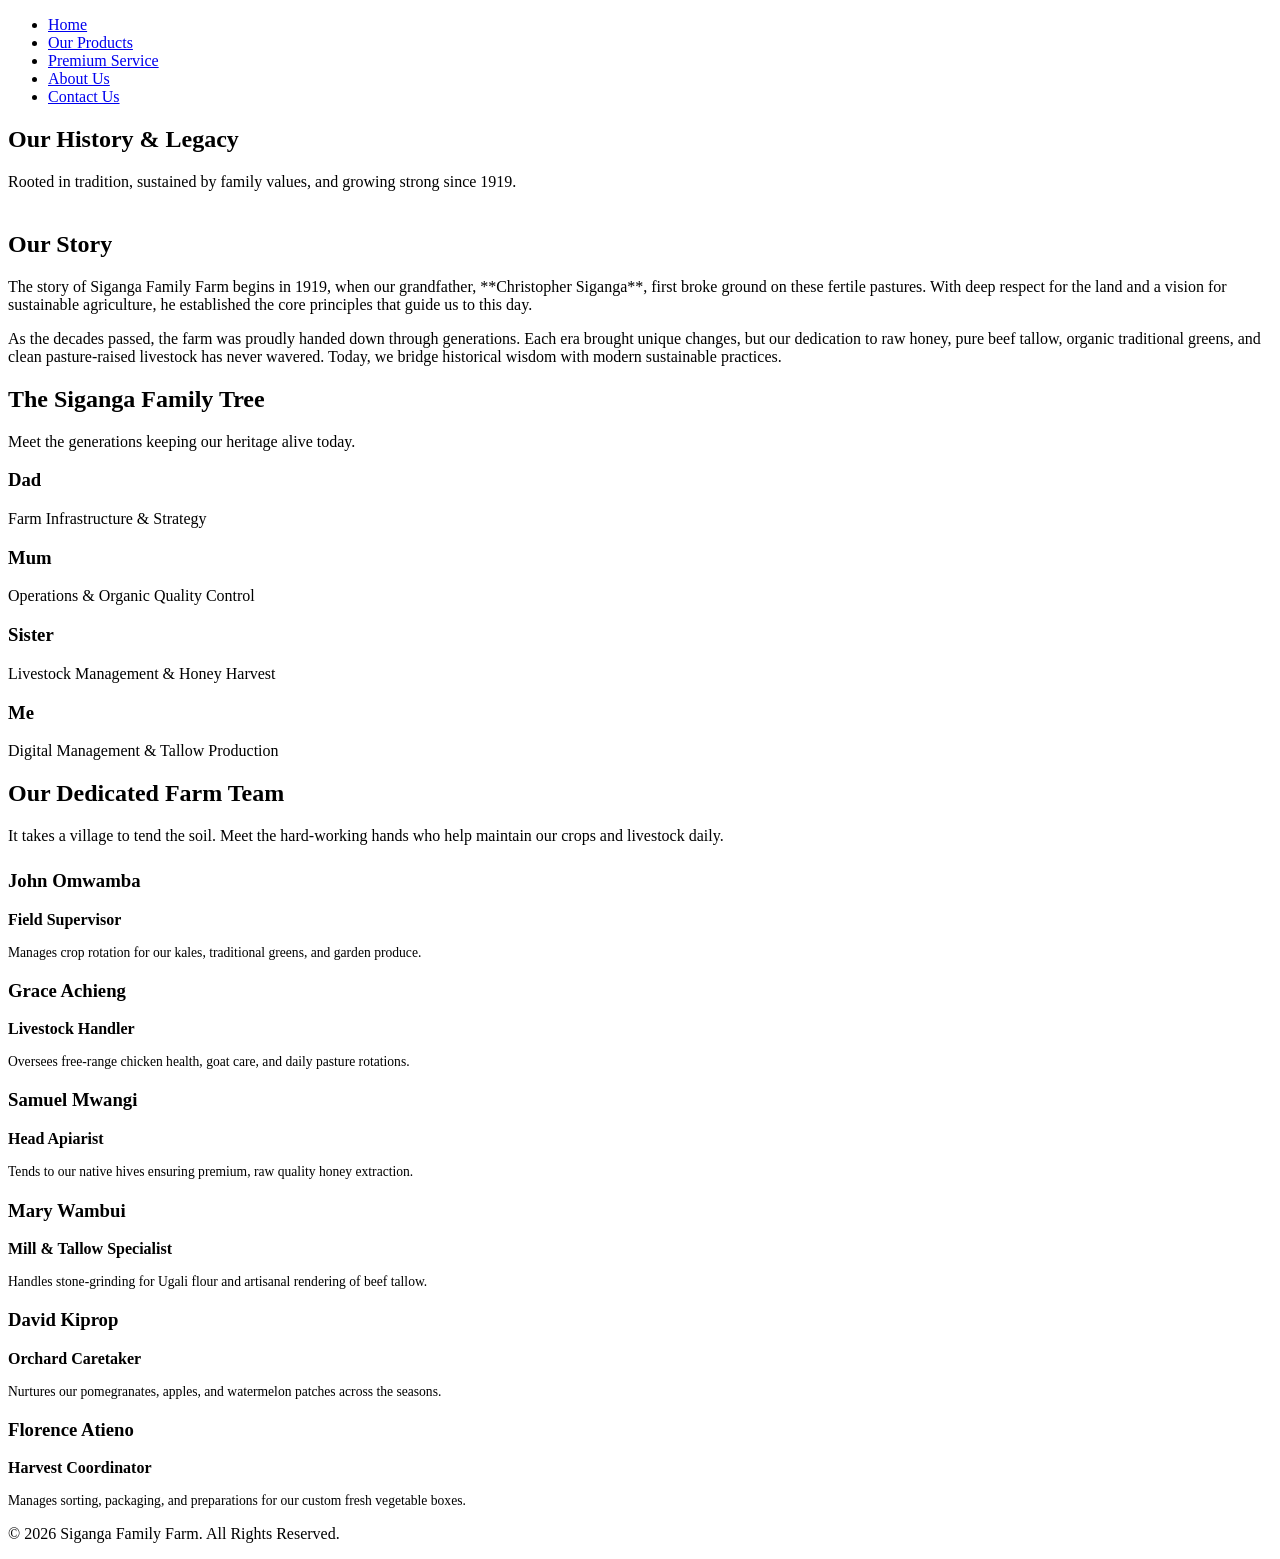
==== about.html @ 5a43a557 "All pending work" ====
<!DOCTYPE html>
<html lang="en">
<head>
    <meta charset="UTF-8">
    <meta name="viewport" content="width=device-width, initial-scale=1.0">
    <title>About Us | Siganga Family Farm</title>
    <link rel="stylesheet" href="home.css">
    <!-- this for the logo-->
    <link rel="icon" href="lulusiggy (5).png" type="image/png">
    <!-- this is for the favicon-->
    <link rel="shortcut icon" href="lulusiggy (5).png" type="image/png">
</head>
<body>
    <nav>
        <ul>
            <li><a href="home.html">Home</a></li>
            <li><a href="products.html">Our Products</a></li>
            <li><a href="premium.html">Premium Service</a></li>
            <li><a href="about.html">About Us</a></li>
            <li><a href="contact.html">Contact Us</a></li>
        </ul>
    </nav>
    <main>
        <!-- About Hero Section -->
        <section class="hero" style="margin-bottom: 40px;">
            <h1>Our History & Legacy</h1>
            <p>Rooted in tradition, sustained by family values, and growing strong since 1919.</p>
        </section>

        <!-- History Narrative Box -->
        <section class="work">
            <h2>Our Story</h2>
            <p style="margin-bottom: 15px;">
                The story of Siganga Family Farm begins in 1919, when our grandfather, **Christopher Siganga**, first broke ground on these fertile pastures. With deep respect for the land and a vision for sustainable agriculture, he established the core principles that guide us to this day.
            </p>
            <p>
                As the decades passed, the farm was proudly handed down through generations. Each era brought unique changes, but our dedication to raw honey, pure beef tallow, organic traditional greens, and clean pasture-raised livestock has never wavered. Today, we bridge historical wisdom with modern sustainable practices.
            </p>
        </section>

        <!-- Integrated Family Tree -->
        <section class="family-tree-section">
            <h2>The Siganga Family Tree</h2>
            <p class="section-intro">Meet the generations keeping our heritage alive today.</p>
            
            <div class="tree-container">
                <!-- Parents Row -->
                <div class="tree-row parents">
                    <div class="tree-node">
                        <h3>Dad</h3>
                        <p>Farm Infrastructure & Strategy</p>
                    </div>
                    <div class="tree-node">
                        <h3>Mum</h3>
                        <p>Operations & Organic Quality Control</p>
                    </div>
                </div>
                
                <!-- Connection Line Divider -->
                <div class="tree-line"></div>
                
                <!-- Children Row -->
                <div class="tree-row children">
                    <div class="tree-node">
                        <h3>Sister</h3>
                        <p>Livestock Management & Honey Harvest</p>
                    </div>
                    <div class="tree-node current-user">
                        <h3>Me</h3>
                        <p>Digital Management & Tallow Production</p>
                    </div>
                </div>
            </div>
        </section>

        <!-- Dedicated Farm Workers Section -->
        <section class="farm-livestock">
            <h2>Our Dedicated Farm Team</h2>
            <p class="section-intro" style="margin-bottom: 25px;">It takes a village to tend the soil. Meet the hard-working hands who help maintain our crops and livestock daily.</p>
            
            <!-- Re-using the flex grid system from our cards -->
            <div class="tree-row" style="gap: 20px;">
                <div class="tree-node" style="border-color: #fab839;">
                    <h3>John Omwamba</h3>
                    <p><strong>Field Supervisor</strong></p>
                    <p style="font-size: 0.85rem; margin-top: 5px;">Manages crop rotation for our kales, traditional greens, and garden produce.</p>
                </div>
                <div class="tree-node" style="border-color: #fab839;">
                    <h3>Grace Achieng</h3>
                    <p><strong>Livestock Handler</strong></p>
                    <p style="font-size: 0.85rem; margin-top: 5px;">Oversees free-range chicken health, goat care, and daily pasture rotations.</p>
                </div>
                <div class="tree-node" style="border-color: #fab839;">
                    <h3>Samuel Mwangi</h3>
                    <p><strong>Head Apiarist</strong></p>
                    <p style="font-size: 0.85rem; margin-top: 5px;">Tends to our native hives ensuring premium, raw quality honey extraction.</p>
                </div>
            </div>
            
            <div class="tree-row" style="gap: 20px; margin-top: 20px;">
                <div class="tree-node" style="border-color: #fab839;">
                    <h3>Mary Wambui</h3>
                    <p><strong>Mill & Tallow Specialist</strong></p>
                    <p style="font-size: 0.85rem; margin-top: 5px;">Handles stone-grinding for Ugali flour and artisanal rendering of beef tallow.</p>
                </div>
                <div class="tree-node" style="border-color: #fab839;">
                    <h3>David Kiprop</h3>
                    <p><strong>Orchard Caretaker</strong></p>
                    <p style="font-size: 0.85rem; margin-top: 5px;">Nurtures our pomegranates, apples, and watermelon patches across the seasons.</p>
                </div>
                <div class="tree-node" style="border-color: #fab839;">
                    <h3>Florence Atieno</h3>
                    <p><strong>Harvest Coordinator</strong></p>
                    <p style="font-size: 0.85rem; margin-top: 5px;">Manages sorting, packaging, and preparations for our custom fresh vegetable boxes.</p>
                </div>
            </div>
        </section>
    </main>
    <footer>
        <p>&copy; 2026 Siganga Family Farm. All Rights Reserved.</p>
    </footer>
</body>
</html>
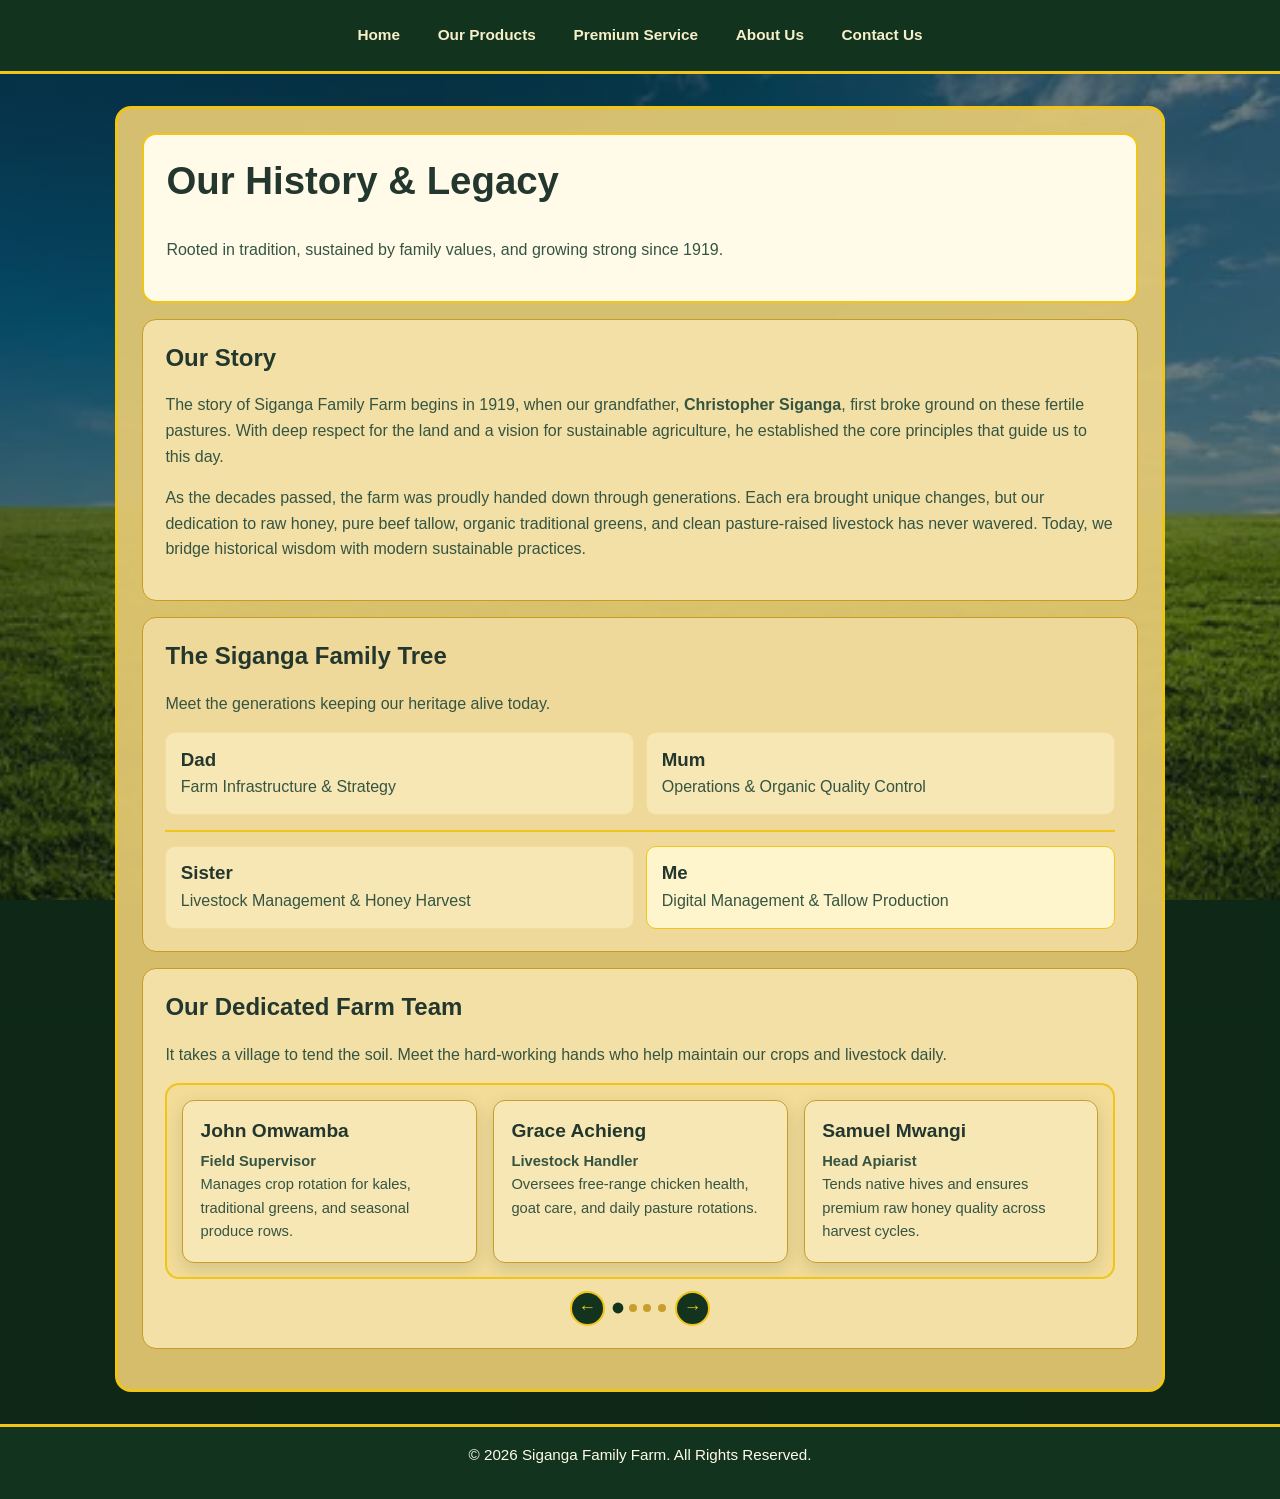
==== commit 61f51feb: "CSS LAb" ====
--- a/about.html
+++ b/about.html
@@ -4,13 +4,12 @@
     <meta charset="UTF-8">
     <meta name="viewport" content="width=device-width, initial-scale=1.0">
     <title>About Us | Siganga Family Farm</title>
-    <link rel="stylesheet" href="home.css">
-    <!-- this for the logo-->
+    <link rel="stylesheet" href="home.css?v=7">
     <link rel="icon" href="lulusiggy (5).png" type="image/png">
-    <!-- this is for the favicon-->
     <link rel="shortcut icon" href="lulusiggy (5).png" type="image/png">
 </head>
-<body>
+<body class="about-page">
+
     <nav>
         <ul>
             <li><a href="home.html">Home</a></li>
@@ -20,104 +19,112 @@
             <li><a href="contact.html">Contact Us</a></li>
         </ul>
     </nav>
+
     <main>
+
         <!-- About Hero Section -->
-        <section class="hero" style="margin-bottom: 40px;">
-            <h1>Our History & Legacy</h1>
+        <section class="hero">
+            <h1>Our History &amp; Legacy</h1>
             <p>Rooted in tradition, sustained by family values, and growing strong since 1919.</p>
         </section>
 
-        <!-- History Narrative Box -->
+        <!-- History Narrative -->
         <section class="work">
             <h2>Our Story</h2>
-            <p style="margin-bottom: 15px;">
-                The story of Siganga Family Farm begins in 1919, when our grandfather, **Christopher Siganga**, first broke ground on these fertile pastures. With deep respect for the land and a vision for sustainable agriculture, he established the core principles that guide us to this day.
+            <p>
+                The story of Siganga Family Farm begins in 1919, when our grandfather, <strong>Christopher Siganga</strong>, first broke ground on these fertile pastures. With deep respect for the land and a vision for sustainable agriculture, he established the core principles that guide us to this day.
             </p>
             <p>
                 As the decades passed, the farm was proudly handed down through generations. Each era brought unique changes, but our dedication to raw honey, pure beef tallow, organic traditional greens, and clean pasture-raised livestock has never wavered. Today, we bridge historical wisdom with modern sustainable practices.
             </p>
         </section>
 
-        <!-- Integrated Family Tree -->
+        <!-- Family Tree -->
         <section class="family-tree-section">
             <h2>The Siganga Family Tree</h2>
             <p class="section-intro">Meet the generations keeping our heritage alive today.</p>
-            
+
             <div class="tree-container">
-                <!-- Parents Row -->
                 <div class="tree-row parents">
                     <div class="tree-node">
                         <h3>Dad</h3>
-                        <p>Farm Infrastructure & Strategy</p>
+                        <p>Farm Infrastructure &amp; Strategy</p>
                     </div>
                     <div class="tree-node">
                         <h3>Mum</h3>
-                        <p>Operations & Organic Quality Control</p>
+                        <p>Operations &amp; Organic Quality Control</p>
                     </div>
                 </div>
-                
-                <!-- Connection Line Divider -->
+
                 <div class="tree-line"></div>
-                
-                <!-- Children Row -->
+
                 <div class="tree-row children">
                     <div class="tree-node">
                         <h3>Sister</h3>
-                        <p>Livestock Management & Honey Harvest</p>
+                        <p>Livestock Management &amp; Honey Harvest</p>
                     </div>
                     <div class="tree-node current-user">
                         <h3>Me</h3>
-                        <p>Digital Management & Tallow Production</p>
+                        <p>Digital Management &amp; Tallow Production</p>
                     </div>
                 </div>
             </div>
         </section>
 
-        <!-- Dedicated Farm Workers Section -->
+        <!-- Farm Team Slideshow -->
         <section class="farm-livestock">
             <h2>Our Dedicated Farm Team</h2>
-            <p class="section-intro" style="margin-bottom: 25px;">It takes a village to tend the soil. Meet the hard-working hands who help maintain our crops and livestock daily.</p>
-            
-            <!-- Re-using the flex grid system from our cards -->
-            <div class="tree-row" style="gap: 20px;">
-                <div class="tree-node" style="border-color: #fab839;">
-                    <h3>John Omwamba</h3>
-                    <p><strong>Field Supervisor</strong></p>
-                    <p style="font-size: 0.85rem; margin-top: 5px;">Manages crop rotation for our kales, traditional greens, and garden produce.</p>
+            <p class="section-intro">It takes a village to tend the soil. Meet the hard-working hands who help maintain our crops and livestock daily.</p>
+
+            <div class="slideshow-wrapper">
+                <div class="slideshow" aria-label="Dedicated farm team slideshow">
+                    <div class="slideshow-track">
+                        <article class="slide-card">
+                            <h3>John Omwamba</h3>
+                            <p><strong>Field Supervisor</strong></p>
+                            <p>Manages crop rotation for kales, traditional greens, and seasonal produce rows.</p>
+                        </article>
+                        <article class="slide-card">
+                            <h3>Grace Achieng</h3>
+                            <p><strong>Livestock Handler</strong></p>
+                            <p>Oversees free-range chicken health, goat care, and daily pasture rotations.</p>
+                        </article>
+                        <article class="slide-card">
+                            <h3>Samuel Mwangi</h3>
+                            <p><strong>Head Apiarist</strong></p>
+                            <p>Tends native hives and ensures premium raw honey quality across harvest cycles.</p>
+                        </article>
+                        <article class="slide-card">
+                            <h3>Mary Wambui</h3>
+                            <p><strong>Mill &amp; Tallow Specialist</strong></p>
+                            <p>Handles stone-grinding for Ugali flour and artisanal rendering of pure beef tallow.</p>
+                        </article>
+                        <article class="slide-card">
+                            <h3>David Kiprop</h3>
+                            <p><strong>Orchard Caretaker</strong></p>
+                            <p>Nurtures pomegranates, apples, and watermelon patches through changing seasons.</p>
+                        </article>
+                        <article class="slide-card">
+                            <h3>Florence Atieno</h3>
+                            <p><strong>Harvest Coordinator</strong></p>
+                            <p>Manages sorting, packaging, and prep for custom fresh vegetable boxes.</p>
+                        </article>
+                    </div>
                 </div>
-                <div class="tree-node" style="border-color: #fab839;">
-                    <h3>Grace Achieng</h3>
-                    <p><strong>Livestock Handler</strong></p>
-                    <p style="font-size: 0.85rem; margin-top: 5px;">Oversees free-range chicken health, goat care, and daily pasture rotations.</p>
-                </div>
-                <div class="tree-node" style="border-color: #fab839;">
-                    <h3>Samuel Mwangi</h3>
-                    <p><strong>Head Apiarist</strong></p>
-                    <p style="font-size: 0.85rem; margin-top: 5px;">Tends to our native hives ensuring premium, raw quality honey extraction.</p>
-                </div>
-            </div>
-            
-            <div class="tree-row" style="gap: 20px; margin-top: 20px;">
-                <div class="tree-node" style="border-color: #fab839;">
-                    <h3>Mary Wambui</h3>
-                    <p><strong>Mill & Tallow Specialist</strong></p>
-                    <p style="font-size: 0.85rem; margin-top: 5px;">Handles stone-grinding for Ugali flour and artisanal rendering of beef tallow.</p>
-                </div>
-                <div class="tree-node" style="border-color: #fab839;">
-                    <h3>David Kiprop</h3>
-                    <p><strong>Orchard Caretaker</strong></p>
-                    <p style="font-size: 0.85rem; margin-top: 5px;">Nurtures our pomegranates, apples, and watermelon patches across the seasons.</p>
-                </div>
-                <div class="tree-node" style="border-color: #fab839;">
-                    <h3>Florence Atieno</h3>
-                    <p><strong>Harvest Coordinator</strong></p>
-                    <p style="font-size: 0.85rem; margin-top: 5px;">Manages sorting, packaging, and preparations for our custom fresh vegetable boxes.</p>
+                <div class="slideshow-controls">
+                    <button class="slide-btn slide-prev" aria-label="Previous">&#8592;</button>
+                    <div class="slide-dots"></div>
+                    <button class="slide-btn slide-next" aria-label="Next">&#8594;</button>
                 </div>
             </div>
         </section>
+
     </main>
+
     <footer>
         <p>&copy; 2026 Siganga Family Farm. All Rights Reserved.</p>
     </footer>
+
+    <script src="slideshow.js"></script>
 </body>
-</html>+</html>
--- a/home.css
+++ b/home.css
@@ -0,0 +1,509 @@
+:root {
+    --bg: #12341f;
+    --surface: #efd99a;
+    --surface-muted: #f6e7b4;
+    --text: #163422;
+    --muted: #355442;
+    --line: #d9b337;
+    --brand: #12341f;
+    --brand-soft: #1e4a2d;
+    --accent: #f0c419;
+}
+
+* {
+    box-sizing: border-box;
+}
+
+body {
+    margin: 0;
+    font-family: "Trebuchet MS", "Segoe UI", sans-serif;
+    color: var(--text);
+    background:
+        linear-gradient(rgba(10, 28, 16, 0.52), rgba(10, 28, 16, 0.52)),
+        url('grass-background.webp') center center / cover fixed no-repeat;
+    background-color: var(--bg);
+    line-height: 1.6;
+    min-height: 100vh;
+}
+
+nav {
+    position: sticky;
+    top: 0;
+    z-index: 10;
+    background: var(--brand);
+    border-bottom: 3px solid var(--accent);
+}
+
+nav ul {
+    list-style: none;
+    margin: 0;
+    padding: 1rem;
+    display: flex;
+    justify-content: center;
+    flex-wrap: wrap;
+    gap: 0.75rem;
+}
+
+nav a {
+    display: inline-block;
+    text-decoration: none;
+    color: #f8efc9;
+    font-weight: 700;
+    font-size: 0.96rem;
+    padding: 0.45rem 0.8rem;
+    border-radius: 999px;
+    transition: background-color 0.2s ease, color 0.2s ease;
+}
+
+nav a:hover,
+nav a:focus-visible {
+    background: var(--accent);
+    color: #1f3a27;
+}
+
+main {
+    max-width: 1050px;
+    margin: 2rem auto;
+    padding: clamp(1rem, 2vw, 1.5rem);
+    background: rgba(230, 202, 116, 0.93);
+    border: 3px solid var(--accent);
+    border-radius: 16px;
+    backdrop-filter: blur(2px);
+}
+
+section,
+header {
+    background: var(--surface);
+    border: 1px solid #c79c25;
+    border-radius: 14px;
+    padding: clamp(1rem, 2vw, 1.4rem);
+    margin-bottom: 1rem;
+}
+
+section:nth-of-type(even),
+main > header {
+    background: #f3e0a6;
+}
+
+h1,
+h2,
+h3 {
+    margin-top: 0;
+    color: #23372e;
+    line-height: 1.25;
+}
+
+h1 {
+    font-size: clamp(1.7rem, 3vw, 2.4rem);
+}
+
+h2 {
+    font-size: clamp(1.2rem, 2vw, 1.5rem);
+}
+
+p {
+    margin-top: 0;
+    color: var(--muted);
+}
+
+main > .hero,
+.premium-hero {
+    background: #fffbe8;
+    border: 2px solid var(--accent);
+}
+
+.cta-btn,
+.submit-btn,
+button[type="submit"] {
+    appearance: none;
+    border: 0;
+    display: inline-block;
+    background: var(--accent);
+    color: #173324;
+    text-decoration: none;
+    font-weight: 700;
+    font-size: 0.95rem;
+    padding: 0.72rem 1rem;
+    border-radius: 9px;
+    cursor: pointer;
+    transition: background-color 0.2s ease, transform 0.2s ease;
+}
+
+.cta-btn:hover,
+.submit-btn:hover,
+button[type="submit"]:hover {
+    background: #e3b400;
+    transform: translateY(-1px);
+}
+
+hr {
+    border: 0;
+    border-top: 2px solid var(--accent);
+    margin: 0.5rem 0 1rem;
+}
+
+main > section > ul {
+    list-style: none;
+    padding: 0;
+    margin: 0;
+    display: grid;
+    grid-template-columns: repeat(auto-fit, minmax(220px, 1fr));
+    gap: 0.7rem;
+}
+
+main > section > ul li {
+    background: var(--surface-muted);
+    border: 1px solid #f0dd9c;
+    border-radius: 10px;
+    padding: 0.8rem;
+}
+
+main > section > ul li p {
+    margin-bottom: 0;
+}
+
+.section-intro {
+    margin-bottom: 1rem;
+}
+
+.tree-container {
+    display: grid;
+    gap: 0.9rem;
+}
+
+.tree-row {
+    display: grid;
+    grid-template-columns: repeat(auto-fit, minmax(200px, 1fr));
+    gap: 0.8rem;
+}
+
+.tree-line {
+    height: 2px;
+    background: var(--accent);
+}
+
+.tree-node {
+    border: 1px solid #f0dd9c;
+    padding: 0.9rem;
+    border-radius: 10px;
+    background: var(--surface-muted);
+    text-align: left;
+}
+
+.tree-node h3 {
+    margin-bottom: 0.2rem;
+}
+
+.tree-node p {
+    margin-bottom: 0;
+}
+
+.current-user {
+    border-color: var(--accent);
+    background: #fff5cc;
+}
+
+.premium-grid {
+    display: grid;
+    grid-template-columns: repeat(auto-fit, minmax(220px, 1fr));
+    gap: 0.8rem;
+}
+
+.premium-card {
+    border: 1px solid #f0dd9c;
+    background: var(--surface-muted);
+    border-radius: 12px;
+    padding: 1rem;
+}
+
+.elite-card {
+    border-color: var(--accent);
+    background: #fff5cc;
+}
+
+.tier-badge {
+    display: inline-block;
+    margin-bottom: 0.7rem;
+    padding: 0.25rem 0.55rem;
+    border-radius: 999px;
+    font-size: 0.78rem;
+    font-weight: 700;
+    color: #173324;
+    background: #f4da7a;
+}
+
+.elite-badge {
+    color: #5a4400;
+    background: var(--accent);
+}
+
+.slideshow-wrapper {
+    position: relative;
+}
+
+.slideshow {
+    overflow: hidden;
+    border: 2px solid var(--accent);
+    border-radius: 14px;
+    background: #f3dc98;
+    padding: 0.9rem;
+}
+
+.slideshow-track {
+    display: flex;
+    gap: 1rem;
+    transition: transform 0.55s ease;
+    will-change: transform;
+}
+
+.slide-card {
+    flex: 0 0 calc((100% - 2rem) / 3);
+    background: var(--surface-muted);
+    border: 1px solid #c89d2c;
+    border-radius: 12px;
+    padding: 1.1rem;
+    min-height: 160px;
+    opacity: 0.78;
+    transition: opacity 0.3s ease, box-shadow 0.3s ease;
+}
+
+.slide-card.is-active {
+    opacity: 1;
+    box-shadow: 0 6px 18px rgba(22, 52, 34, 0.15);
+}
+
+.slide-card h3 {
+    margin-bottom: 0.45rem;
+    font-size: clamp(1rem, 1.6vw, 1.2rem);
+}
+
+.slide-card p {
+    margin-bottom: 0;
+    line-height: 1.6;
+    font-size: 0.92rem;
+}
+
+.slideshow-controls {
+    display: flex;
+    justify-content: center;
+    align-items: center;
+    gap: 0.6rem;
+    margin-top: 0.75rem;
+}
+
+.slide-btn {
+    appearance: none;
+    border: 2px solid var(--accent);
+    background: var(--brand);
+    color: var(--accent);
+    font-size: 1.1rem;
+    width: 2.2rem;
+    height: 2.2rem;
+    border-radius: 50%;
+    cursor: pointer;
+    display: flex;
+    align-items: center;
+    justify-content: center;
+    transition: background 0.2s ease;
+    line-height: 1;
+    padding: 0;
+}
+
+.slide-btn:hover {
+    background: var(--accent);
+    color: var(--brand);
+}
+
+.slide-dots {
+    display: flex;
+    gap: 0.4rem;
+}
+
+.slide-dot {
+    width: 8px;
+    height: 8px;
+    border-radius: 50%;
+    background: #c89d2c;
+    border: none;
+    cursor: pointer;
+    padding: 0;
+    transition: background 0.2s ease, transform 0.2s ease;
+}
+
+.slide-dot.is-active {
+    background: var(--brand);
+    transform: scale(1.35);
+}
+
+.slide-note {
+    font-size: 0.88rem;
+    color: #365744;
+    margin-bottom: 0.6rem;
+}
+
+@media (max-width: 700px) {
+    .slide-card {
+        flex: 0 0 calc((100% - 1rem) / 2);
+    }
+}
+
+@media (max-width: 440px) {
+    .slide-card {
+        flex: 0 0 100%;
+    }
+}
+
+.price {
+    color: var(--text);
+    font-weight: 700;
+}
+
+.price span {
+    color: var(--muted);
+    font-weight: 500;
+}
+
+.tier-features {
+    list-style: disc;
+    padding-left: 1.1rem;
+    margin-bottom: 0;
+}
+
+.signup-section {
+    background: var(--surface);
+}
+
+form,
+.premium-form {
+    display: grid;
+    gap: 0.8rem;
+}
+
+.form-group {
+    display: grid;
+    gap: 0.35rem;
+}
+
+label {
+    font-weight: 700;
+    color: #1b3a28;
+}
+
+input,
+select,
+textarea,
+button {
+    font: inherit;
+}
+
+input,
+select,
+textarea {
+    width: 100%;
+    padding: 0.68rem 0.75rem;
+    border-radius: 8px;
+    border: 1px solid #c79b2d;
+    background: #f8ebc1;
+    color: var(--text);
+}
+
+input:focus,
+select:focus,
+textarea:focus {
+    outline: 2px solid var(--accent);
+    outline-offset: 1px;
+    border-color: #d4ab0e;
+}
+
+footer {
+    text-align: center;
+    padding: 1rem;
+    margin-top: 0.2rem;
+    background: var(--brand);
+    border-top: 3px solid var(--accent);
+}
+
+footer p {
+    color: #fffbe8;
+    font-size: 0.95rem;
+}
+
+.contact-page .contact-hero {
+    padding: clamp(1.4rem, 3vw, 2.4rem);
+    border-width: 2px;
+}
+
+.contact-page .contact-hero h1 {
+    font-size: clamp(2rem, 4vw, 3rem);
+    margin-bottom: 0.45rem;
+}
+
+.contact-page .contact-hero p {
+    font-size: 1.06rem;
+    max-width: 68ch;
+}
+
+.contact-page .contact-details ul {
+    list-style: none;
+    padding: 0;
+    margin: 0 0 1rem;
+    display: grid;
+    grid-template-columns: repeat(auto-fit, minmax(220px, 1fr));
+    gap: 0.75rem;
+}
+
+.contact-page .contact-details li {
+    background: #f6eabf;
+    border: 1px solid #c89f2f;
+    border-radius: 10px;
+    padding: 0.8rem;
+}
+
+.contact-page .contact-form-card {
+    padding: clamp(1.3rem, 3vw, 2.2rem);
+    border-width: 2px;
+    background: #f8e7ad;
+}
+
+.contact-page .contact-form-card h2 {
+    font-size: clamp(1.5rem, 2.8vw, 2rem);
+    margin-bottom: 0.9rem;
+}
+
+.contact-page .contact-form {
+    gap: 1rem;
+}
+
+.contact-page .contact-form p {
+    margin: 0;
+}
+
+.contact-page .contact-form label {
+    font-size: 1rem;
+}
+
+.contact-page .contact-form input,
+.contact-page .contact-form select,
+.contact-page .contact-form textarea {
+    padding: 0.88rem 0.9rem;
+    border-width: 2px;
+}
+
+.contact-page .contact-form textarea {
+    min-height: 170px;
+}
+
+.contact-page .contact-form button {
+    padding: 0.85rem 1.35rem;
+    font-size: 1rem;
+}
+
+@media (max-width: 640px) {
+    main {
+        margin-top: 1rem;
+    }
+
+    nav ul {
+        justify-content: flex-start;
+    }
+}
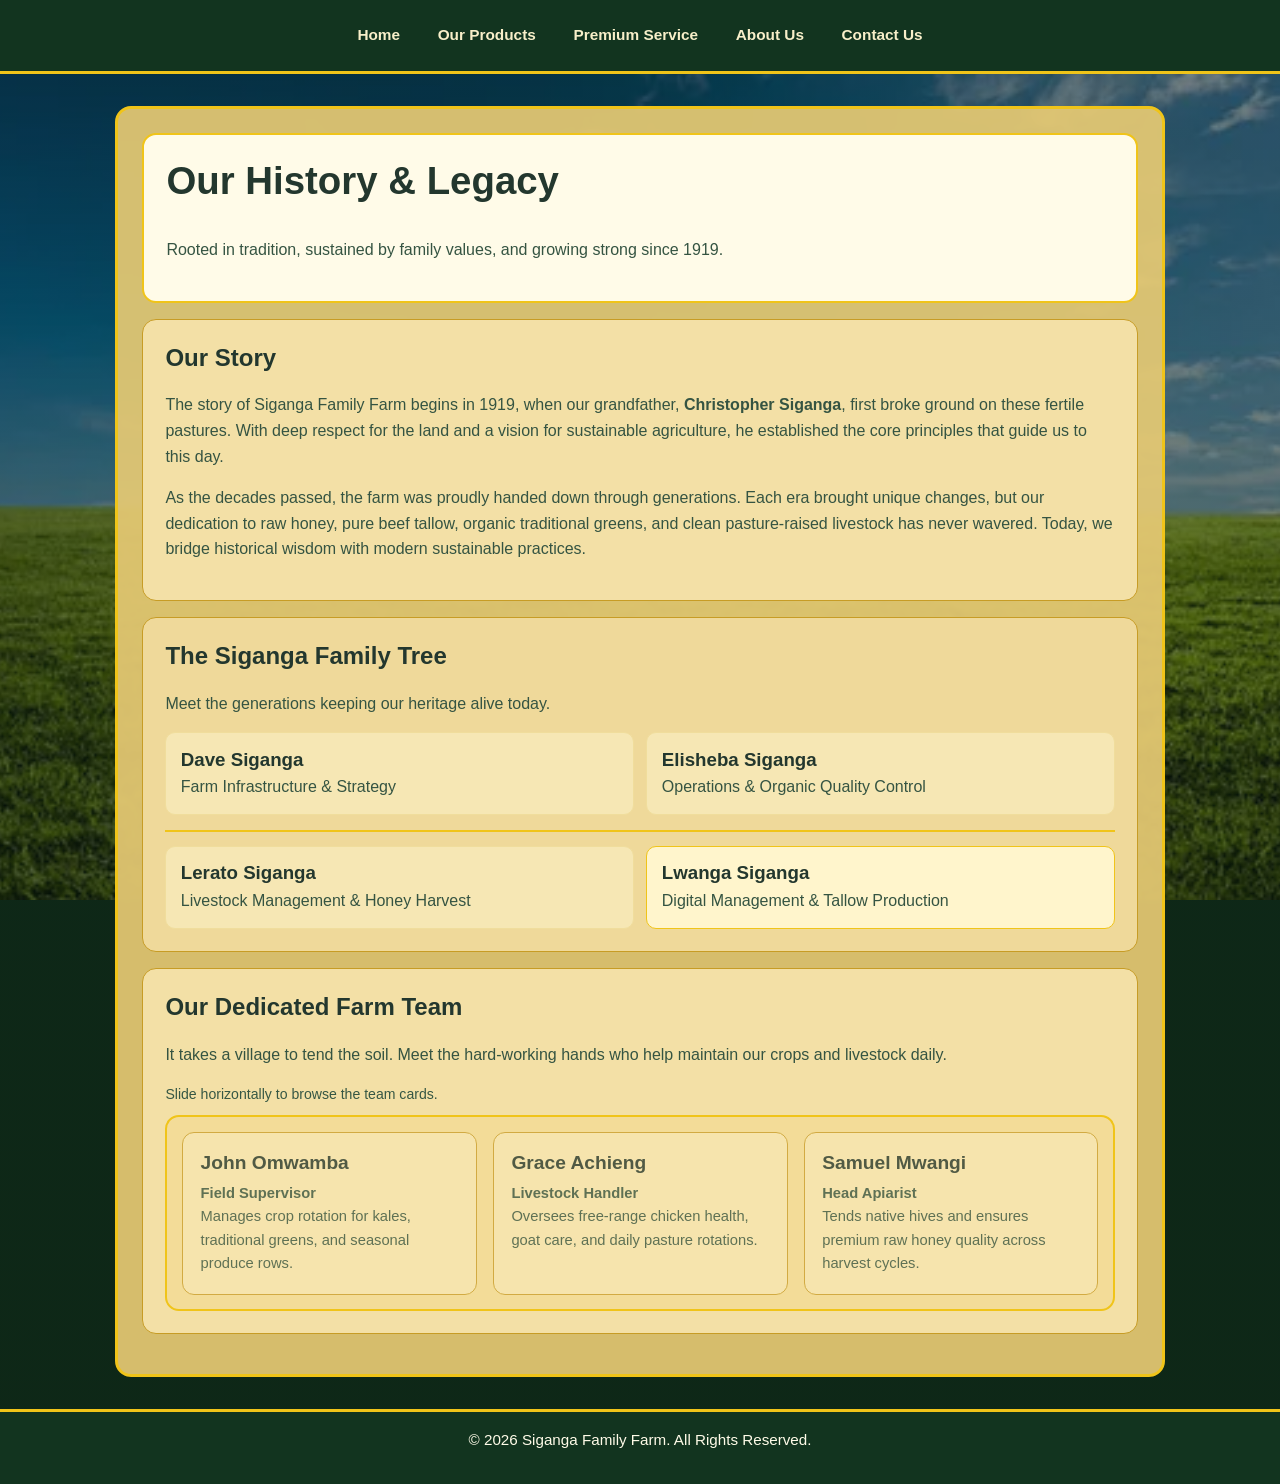
==== commit 2d99e2c9: "1 more" ====
--- a/about.html
+++ b/about.html
@@ -4,12 +4,13 @@
     <meta charset="UTF-8">
     <meta name="viewport" content="width=device-width, initial-scale=1.0">
     <title>About Us | Siganga Family Farm</title>
-    <link rel="stylesheet" href="home.css?v=7">
+    <link rel="stylesheet" href="home.css?v=6">
+    <!-- this for the logo-->
     <link rel="icon" href="lulusiggy (5).png" type="image/png">
+    <!-- this is for the favicon-->
     <link rel="shortcut icon" href="lulusiggy (5).png" type="image/png">
 </head>
-<body class="about-page">
-
+<body>
     <nav>
         <ul>
             <li><a href="home.html">Home</a></li>
@@ -19,16 +20,14 @@
             <li><a href="contact.html">Contact Us</a></li>
         </ul>
     </nav>
-
     <main>
-
         <!-- About Hero Section -->
         <section class="hero">
-            <h1>Our History &amp; Legacy</h1>
+            <h1>Our History & Legacy</h1>
             <p>Rooted in tradition, sustained by family values, and growing strong since 1919.</p>
         </section>
 
-        <!-- History Narrative -->
+        <!-- History Narrative Box -->
         <section class="work">
             <h2>Our Story</h2>
             <p>
@@ -39,92 +38,86 @@
             </p>
         </section>
 
-        <!-- Family Tree -->
+        <!-- Integrated Family Tree -->
         <section class="family-tree-section">
             <h2>The Siganga Family Tree</h2>
             <p class="section-intro">Meet the generations keeping our heritage alive today.</p>
-
+            
             <div class="tree-container">
+                <!-- Parents Row -->
                 <div class="tree-row parents">
                     <div class="tree-node">
-                        <h3>Dad</h3>
-                        <p>Farm Infrastructure &amp; Strategy</p>
+                        <h3>Dave Siganga</h3>
+                        <p>Farm Infrastructure & Strategy</p>
                     </div>
                     <div class="tree-node">
-                        <h3>Mum</h3>
-                        <p>Operations &amp; Organic Quality Control</p>
+                        <h3>Elisheba Siganga</h3>
+                        <p>Operations & Organic Quality Control</p>
                     </div>
                 </div>
-
+                
+                <!-- Connection Line Divider -->
                 <div class="tree-line"></div>
-
+                
+                <!-- Children Row -->
                 <div class="tree-row children">
                     <div class="tree-node">
-                        <h3>Sister</h3>
-                        <p>Livestock Management &amp; Honey Harvest</p>
+                        <h3>Lerato Siganga</h3>
+                        <p>Livestock Management & Honey Harvest</p>
                     </div>
                     <div class="tree-node current-user">
-                        <h3>Me</h3>
-                        <p>Digital Management &amp; Tallow Production</p>
+                        <h3>Lwanga Siganga</h3>
+                        <p>Digital Management & Tallow Production</p>
                     </div>
                 </div>
             </div>
         </section>
 
-        <!-- Farm Team Slideshow -->
+        <!-- Dedicated Farm Workers Section -->
         <section class="farm-livestock">
             <h2>Our Dedicated Farm Team</h2>
             <p class="section-intro">It takes a village to tend the soil. Meet the hard-working hands who help maintain our crops and livestock daily.</p>
 
-            <div class="slideshow-wrapper">
-                <div class="slideshow" aria-label="Dedicated farm team slideshow">
-                    <div class="slideshow-track">
-                        <article class="slide-card">
-                            <h3>John Omwamba</h3>
-                            <p><strong>Field Supervisor</strong></p>
-                            <p>Manages crop rotation for kales, traditional greens, and seasonal produce rows.</p>
-                        </article>
-                        <article class="slide-card">
-                            <h3>Grace Achieng</h3>
-                            <p><strong>Livestock Handler</strong></p>
-                            <p>Oversees free-range chicken health, goat care, and daily pasture rotations.</p>
-                        </article>
-                        <article class="slide-card">
-                            <h3>Samuel Mwangi</h3>
-                            <p><strong>Head Apiarist</strong></p>
-                            <p>Tends native hives and ensures premium raw honey quality across harvest cycles.</p>
-                        </article>
-                        <article class="slide-card">
-                            <h3>Mary Wambui</h3>
-                            <p><strong>Mill &amp; Tallow Specialist</strong></p>
-                            <p>Handles stone-grinding for Ugali flour and artisanal rendering of pure beef tallow.</p>
-                        </article>
-                        <article class="slide-card">
-                            <h3>David Kiprop</h3>
-                            <p><strong>Orchard Caretaker</strong></p>
-                            <p>Nurtures pomegranates, apples, and watermelon patches through changing seasons.</p>
-                        </article>
-                        <article class="slide-card">
-                            <h3>Florence Atieno</h3>
-                            <p><strong>Harvest Coordinator</strong></p>
-                            <p>Manages sorting, packaging, and prep for custom fresh vegetable boxes.</p>
-                        </article>
-                    </div>
-                </div>
-                <div class="slideshow-controls">
-                    <button class="slide-btn slide-prev" aria-label="Previous">&#8592;</button>
-                    <div class="slide-dots"></div>
-                    <button class="slide-btn slide-next" aria-label="Next">&#8594;</button>
+            <p class="slide-note">Slide horizontally to browse the team cards.</p>
+            <div class="slideshow" aria-label="Dedicated farm team slideshow">
+                <div class="slideshow-track">
+                    <article class="slide-card">
+                        <h3>John Omwamba</h3>
+                        <p><strong>Field Supervisor</strong></p>
+                        <p>Manages crop rotation for kales, traditional greens, and seasonal produce rows.</p>
+                    </article>
+                    <article class="slide-card">
+                        <h3>Grace Achieng</h3>
+                        <p><strong>Livestock Handler</strong></p>
+                        <p>Oversees free-range chicken health, goat care, and daily pasture rotations.</p>
+                    </article>
+                    <article class="slide-card">
+                        <h3>Samuel Mwangi</h3>
+                        <p><strong>Head Apiarist</strong></p>
+                        <p>Tends native hives and ensures premium raw honey quality across harvest cycles.</p>
+                    </article>
+                    <article class="slide-card">
+                        <h3>Mary Wambui</h3>
+                        <p><strong>Mill &amp; Tallow Specialist</strong></p>
+                        <p>Handles stone-grinding for Ugali flour and artisanal rendering of pure beef tallow.</p>
+                    </article>
+                    <article class="slide-card">
+                        <h3>David Kiprop</h3>
+                        <p><strong>Orchard Caretaker</strong></p>
+                        <p>Nurtures pomegranates, apples, and watermelon patches through changing seasons.</p>
+                    </article>
+                    <article class="slide-card">
+                        <h3>Florence Atieno</h3>
+                        <p><strong>Harvest Coordinator</strong></p>
+                        <p>Manages sorting, packaging, and prep for custom fresh vegetable boxes.</p>
+                    </article>
                 </div>
             </div>
         </section>
-
     </main>
-
     <footer>
         <p>&copy; 2026 Siganga Family Farm. All Rights Reserved.</p>
     </footer>
-
     <script src="slideshow.js"></script>
 </body>
-</html>
+</html>
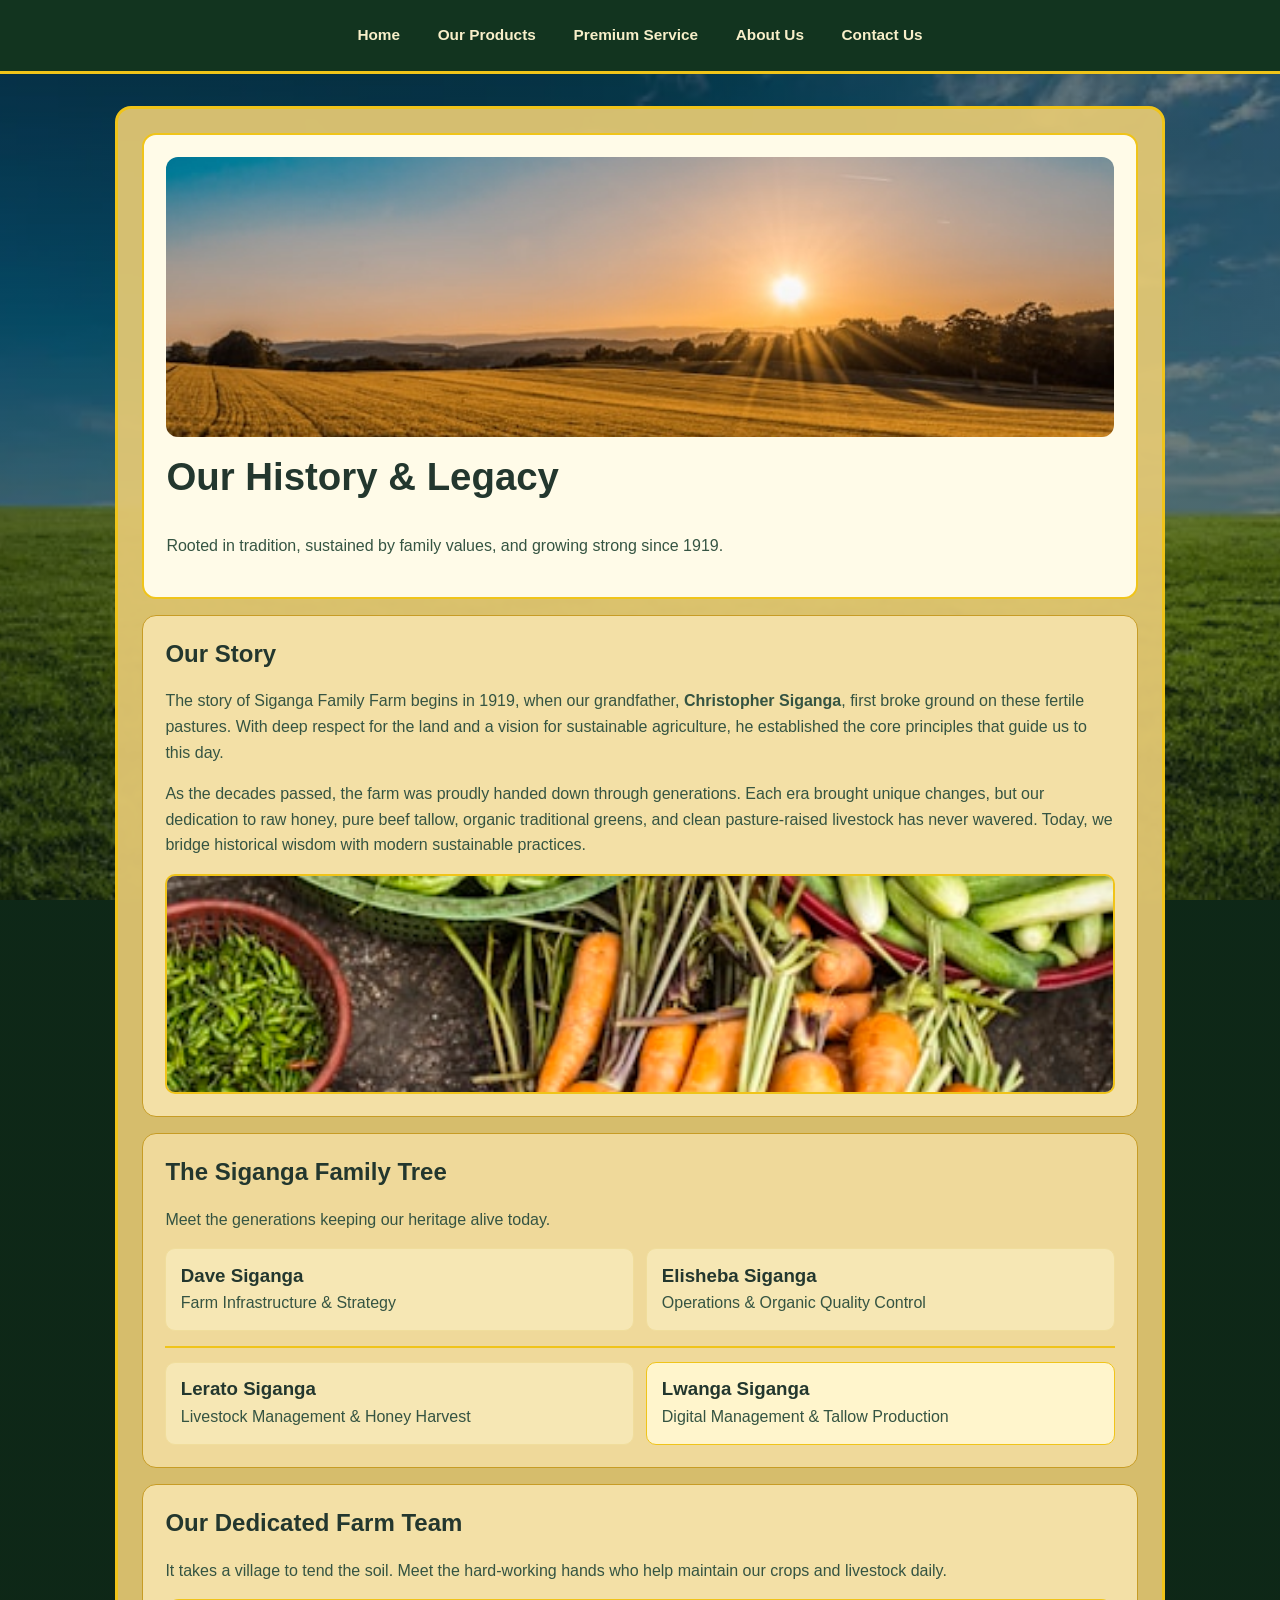
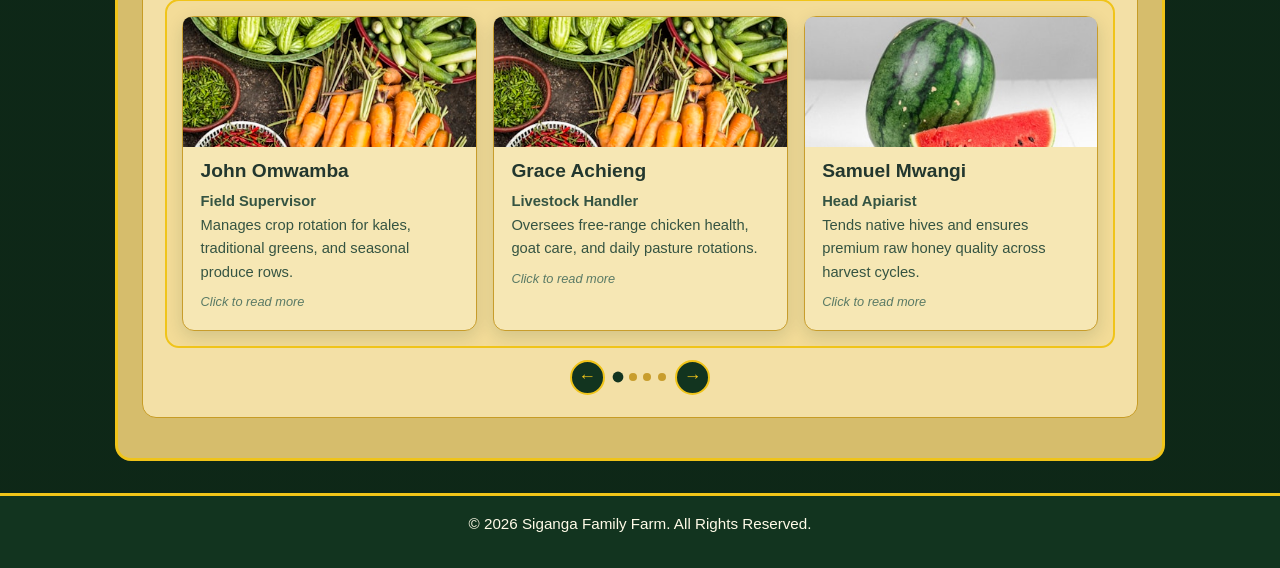
==== commit 6e3318fb: "Chnges to css schema and additional java script initial additions" ====
--- a/about.html
+++ b/about.html
@@ -4,13 +4,12 @@
     <meta charset="UTF-8">
     <meta name="viewport" content="width=device-width, initial-scale=1.0">
     <title>About Us | Siganga Family Farm</title>
-    <link rel="stylesheet" href="home.css?v=6">
-    <!-- this for the logo-->
+    <link rel="stylesheet" href="home.css?v=8">
     <link rel="icon" href="lulusiggy (5).png" type="image/png">
-    <!-- this is for the favicon-->
     <link rel="shortcut icon" href="lulusiggy (5).png" type="image/png">
 </head>
-<body>
+<body class="about-page">
+
     <nav>
         <ul>
             <li><a href="home.html">Home</a></li>
@@ -20,14 +19,17 @@
             <li><a href="contact.html">Contact Us</a></li>
         </ul>
     </nav>
+
     <main>
-        <!-- About Hero Section -->
+
         <section class="hero">
-            <h1>Our History & Legacy</h1>
+            <div class="hero-img-wrap">
+                <img src="images/farm-story.jpg" alt="Siganga Family Farm pastures">
+            </div>
+            <h1>Our History &amp; Legacy</h1>
             <p>Rooted in tradition, sustained by family values, and growing strong since 1919.</p>
         </section>
 
-        <!-- History Narrative Box -->
         <section class="work">
             <h2>Our Story</h2>
             <p>
@@ -36,88 +38,100 @@
             <p>
                 As the decades passed, the farm was proudly handed down through generations. Each era brought unique changes, but our dedication to raw honey, pure beef tallow, organic traditional greens, and clean pasture-raised livestock has never wavered. Today, we bridge historical wisdom with modern sustainable practices.
             </p>
+            <img class="story-img" src="images/farm-team.jpg" alt="Farm fields at Siganga Family Farm">
         </section>
 
-        <!-- Integrated Family Tree -->
         <section class="family-tree-section">
             <h2>The Siganga Family Tree</h2>
             <p class="section-intro">Meet the generations keeping our heritage alive today.</p>
-            
+
             <div class="tree-container">
-                <!-- Parents Row -->
                 <div class="tree-row parents">
                     <div class="tree-node">
                         <h3>Dave Siganga</h3>
-                        <p>Farm Infrastructure & Strategy</p>
+                        <p>Farm Infrastructure &amp; Strategy</p>
                     </div>
                     <div class="tree-node">
                         <h3>Elisheba Siganga</h3>
-                        <p>Operations & Organic Quality Control</p>
+                        <p>Operations &amp; Organic Quality Control</p>
                     </div>
                 </div>
-                
-                <!-- Connection Line Divider -->
+
                 <div class="tree-line"></div>
-                
-                <!-- Children Row -->
+
                 <div class="tree-row children">
                     <div class="tree-node">
                         <h3>Lerato Siganga</h3>
-                        <p>Livestock Management & Honey Harvest</p>
+                        <p>Livestock Management &amp; Honey Harvest</p>
                     </div>
                     <div class="tree-node current-user">
                         <h3>Lwanga Siganga</h3>
-                        <p>Digital Management & Tallow Production</p>
+                        <p>Digital Management &amp; Tallow Production</p>
                     </div>
                 </div>
             </div>
         </section>
 
-        <!-- Dedicated Farm Workers Section -->
         <section class="farm-livestock">
             <h2>Our Dedicated Farm Team</h2>
             <p class="section-intro">It takes a village to tend the soil. Meet the hard-working hands who help maintain our crops and livestock daily.</p>
 
-            <p class="slide-note">Slide horizontally to browse the team cards.</p>
-            <div class="slideshow" aria-label="Dedicated farm team slideshow">
-                <div class="slideshow-track">
-                    <article class="slide-card">
-                        <h3>John Omwamba</h3>
-                        <p><strong>Field Supervisor</strong></p>
-                        <p>Manages crop rotation for kales, traditional greens, and seasonal produce rows.</p>
-                    </article>
-                    <article class="slide-card">
-                        <h3>Grace Achieng</h3>
-                        <p><strong>Livestock Handler</strong></p>
-                        <p>Oversees free-range chicken health, goat care, and daily pasture rotations.</p>
-                    </article>
-                    <article class="slide-card">
-                        <h3>Samuel Mwangi</h3>
-                        <p><strong>Head Apiarist</strong></p>
-                        <p>Tends native hives and ensures premium raw honey quality across harvest cycles.</p>
-                    </article>
-                    <article class="slide-card">
-                        <h3>Mary Wambui</h3>
-                        <p><strong>Mill &amp; Tallow Specialist</strong></p>
-                        <p>Handles stone-grinding for Ugali flour and artisanal rendering of pure beef tallow.</p>
-                    </article>
-                    <article class="slide-card">
-                        <h3>David Kiprop</h3>
-                        <p><strong>Orchard Caretaker</strong></p>
-                        <p>Nurtures pomegranates, apples, and watermelon patches through changing seasons.</p>
-                    </article>
-                    <article class="slide-card">
-                        <h3>Florence Atieno</h3>
-                        <p><strong>Harvest Coordinator</strong></p>
-                        <p>Manages sorting, packaging, and prep for custom fresh vegetable boxes.</p>
-                    </article>
+            <div class="slideshow-wrapper">
+                <div class="slideshow" aria-label="Dedicated farm team slideshow">
+                    <div class="slideshow-track">
+                        <article class="slide-card">
+                            <img class="team-avatar" src="images/farm-team.jpg" alt="John Omwamba">
+                            <h3>John Omwamba</h3>
+                            <p><strong>Field Supervisor</strong></p>
+                            <p>Manages crop rotation for kales, traditional greens, and seasonal produce rows.</p>
+                        </article>
+                        <article class="slide-card">
+                            <img class="team-avatar" src="images/farm-team.jpg" alt="Grace Achieng">
+                            <h3>Grace Achieng</h3>
+                            <p><strong>Livestock Handler</strong></p>
+                            <p>Oversees free-range chicken health, goat care, and daily pasture rotations.</p>
+                        </article>
+                        <article class="slide-card">
+                            <img class="team-avatar" src="images/honey.jpg" alt="Samuel Mwangi">
+                            <h3>Samuel Mwangi</h3>
+                            <p><strong>Head Apiarist</strong></p>
+                            <p>Tends native hives and ensures premium raw honey quality across harvest cycles.</p>
+                        </article>
+                        <article class="slide-card">
+                            <img class="team-avatar" src="images/tallow.jpg" alt="Mary Wambui">
+                            <h3>Mary Wambui</h3>
+                            <p><strong>Mill &amp; Tallow Specialist</strong></p>
+                            <p>Handles stone-grinding for Ugali flour and artisanal rendering of pure beef tallow.</p>
+                        </article>
+                        <article class="slide-card">
+                            <img class="team-avatar" src="images/apples.jpg" alt="David Kiprop">
+                            <h3>David Kiprop</h3>
+                            <p><strong>Orchard Caretaker</strong></p>
+                            <p>Nurtures pomegranates, apples, and watermelon patches through changing seasons.</p>
+                        </article>
+                        <article class="slide-card">
+                            <img class="team-avatar" src="images/kale.jpg" alt="Florence Atieno">
+                            <h3>Florence Atieno</h3>
+                            <p><strong>Harvest Coordinator</strong></p>
+                            <p>Manages sorting, packaging, and prep for custom fresh vegetable boxes.</p>
+                        </article>
+                    </div>
+                </div>
+                <div class="slideshow-controls">
+                    <button class="slide-btn slide-prev" aria-label="Previous">&#8592;</button>
+                    <div class="slide-dots"></div>
+                    <button class="slide-btn slide-next" aria-label="Next">&#8594;</button>
                 </div>
             </div>
         </section>
+
     </main>
+
     <footer>
         <p>&copy; 2026 Siganga Family Farm. All Rights Reserved.</p>
     </footer>
+
     <script src="slideshow.js"></script>
+    <script src="farm.js"></script>
 </body>
-</html>+</html>
--- a/home.css
+++ b/home.css
@@ -506,4 +506,159 @@
     nav ul {
         justify-content: flex-start;
     }
-}+}
+
+/* ── farm.js styles ── */
+
+#welcome-banner {
+    display: none;
+    background: var(--brand);
+    color: var(--accent);
+    font-weight: 700;
+    font-size: 1.05rem;
+    text-align: center;
+    padding: 0.75rem 1rem;
+    border-radius: 10px;
+    border: 2px solid var(--accent);
+    margin-bottom: 1rem;
+}
+
+.field-error {
+    display: block;
+    color: #b91c1c;
+    font-size: 0.85rem;
+    margin-top: 0.3rem;
+    font-weight: 600;
+}
+
+.input-error {
+    border-color: #b91c1c !important;
+    outline: 2px solid #b91c1c !important;
+}
+
+.form-success {
+    margin-top: 1rem;
+    padding: 0.85rem 1rem;
+    background: #d1fae5;
+    border: 2px solid #059669;
+    border-radius: 10px;
+    color: #065f46;
+    font-weight: 700;
+    font-size: 1rem;
+}
+
+#fact-btn {
+    margin-top: 0.75rem;
+}
+
+#fact-display {
+    display: none;
+    margin-top: 0.75rem;
+    padding: 0.8rem 1rem;
+    background: #fff8dc;
+    border-left: 4px solid var(--accent);
+    border-radius: 8px;
+    color: var(--text);
+    font-style: italic;
+    font-size: 0.97rem;
+}
+
+.card-selected {
+    border: 2px solid var(--brand) !important;
+    box-shadow: 0 0 0 3px var(--accent);
+    transform: translateY(-3px);
+    transition: transform 0.2s ease, box-shadow 0.2s ease;
+}
+
+#plan-confirm {
+    display: none;
+    margin: 0.9rem 0 0.2rem;
+    padding: 0.8rem 1rem;
+    background: #d1fae5;
+    border: 2px solid #059669;
+    border-radius: 10px;
+    color: #065f46;
+    font-weight: 700;
+}
+
+.team-bio {
+    margin-top: 0.6rem;
+    font-size: 0.9rem;
+    color: var(--muted);
+    border-top: 1px solid #d4b84a;
+    padding-top: 0.5rem;
+}
+
+.bio-hint {
+    display: block;
+    margin-top: 0.5rem;
+    font-size: 0.8rem;
+    color: #5a7a65;
+    font-style: italic;
+}
+
+.card-expanded {
+    background: #fffbe8 !important;
+}
+
+/* ── Image-enhanced slide cards ── */
+
+.slide-card {
+    display: flex;
+    flex-direction: column;
+}
+
+.slide-card .card-img {
+    width: 100%;
+    height: 150px;
+    object-fit: cover;
+    border-radius: 8px 8px 0 0;
+    margin: -1.1rem -1.1rem 0.85rem -1.1rem;
+    width: calc(100% + 2.2rem);
+    display: block;
+}
+
+.slide-card h3 {
+    margin-top: 0;
+}
+
+/* ── Page hero banner image ── */
+
+.hero-img-wrap {
+    width: 100%;
+    border-radius: 12px;
+    overflow: hidden;
+    margin-bottom: 1rem;
+    max-height: 280px;
+}
+
+.hero-img-wrap img {
+    width: 100%;
+    height: 280px;
+    object-fit: cover;
+    display: block;
+}
+
+/* ── About story image ── */
+
+.story-img {
+    width: 100%;
+    border-radius: 10px;
+    margin-top: 0.8rem;
+    max-height: 220px;
+    object-fit: cover;
+    display: block;
+    border: 2px solid var(--accent);
+}
+
+/* ── Team card avatar ── */
+
+.team-avatar {
+    width: 100%;
+    height: 130px;
+    object-fit: cover;
+    border-radius: 8px 8px 0 0;
+    margin: -1.1rem -1.1rem 0.75rem -1.1rem;
+    width: calc(100% + 2.2rem);
+    display: block;
+}
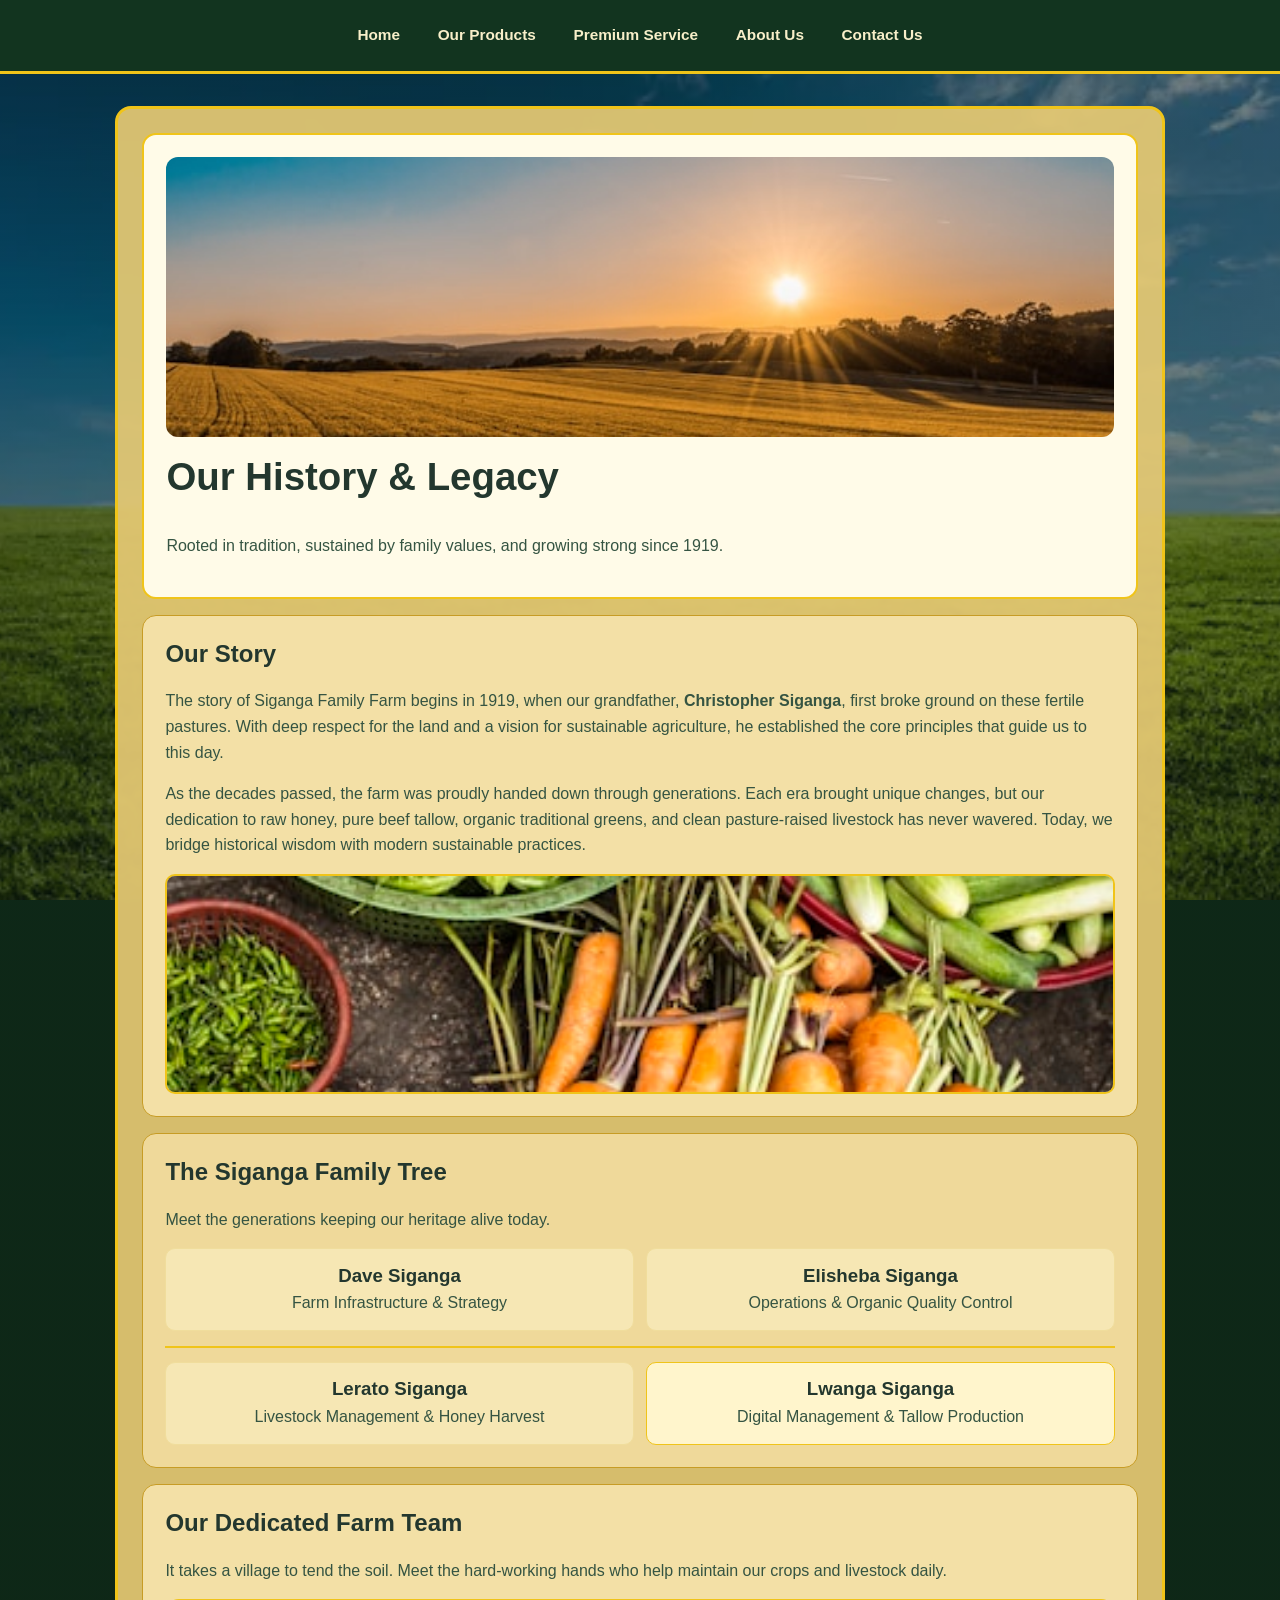
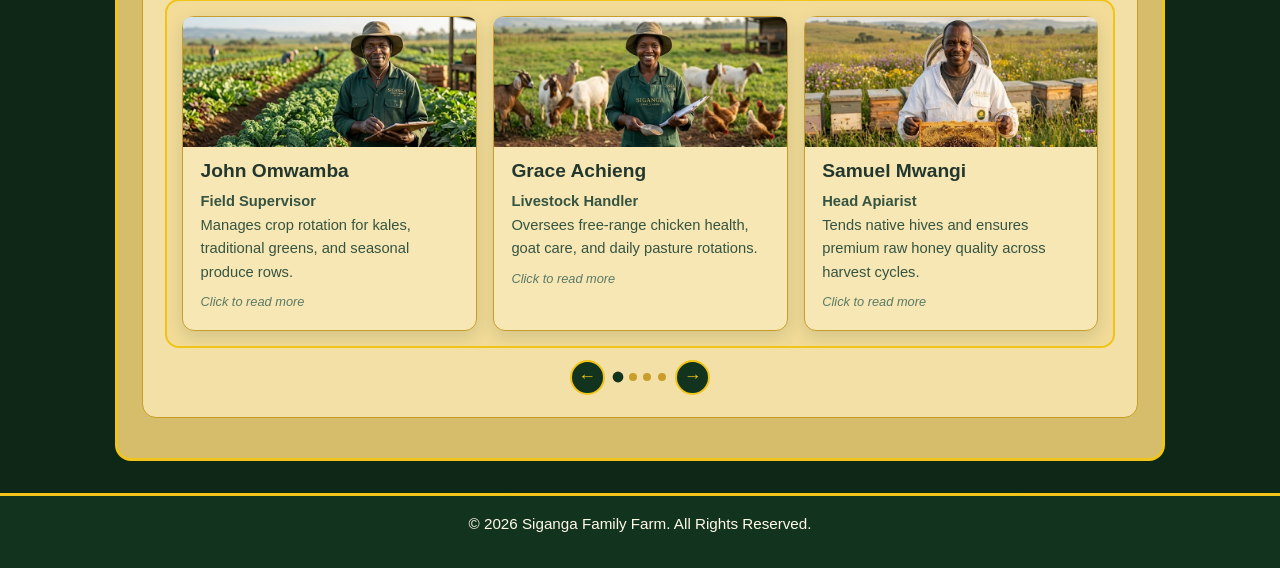
==== commit 530bc79b: "Chnges to everything" ====
--- a/about.html
+++ b/about.html
@@ -80,37 +80,37 @@
                 <div class="slideshow" aria-label="Dedicated farm team slideshow">
                     <div class="slideshow-track">
                         <article class="slide-card">
-                            <img class="team-avatar" src="images/farm-team.jpg" alt="John Omwamba">
+                            <img class="team-avatar" src="John.jpeg" alt="John Omwamba">
                             <h3>John Omwamba</h3>
                             <p><strong>Field Supervisor</strong></p>
                             <p>Manages crop rotation for kales, traditional greens, and seasonal produce rows.</p>
                         </article>
                         <article class="slide-card">
-                            <img class="team-avatar" src="images/farm-team.jpg" alt="Grace Achieng">
+                            <img class="team-avatar" src="Grace.jpeg" alt="Grace Achieng">
                             <h3>Grace Achieng</h3>
                             <p><strong>Livestock Handler</strong></p>
                             <p>Oversees free-range chicken health, goat care, and daily pasture rotations.</p>
                         </article>
                         <article class="slide-card">
-                            <img class="team-avatar" src="images/honey.jpg" alt="Samuel Mwangi">
+                            <img class="team-avatar" src="Samuel.jpeg" alt="Samuel Mwangi">
                             <h3>Samuel Mwangi</h3>
                             <p><strong>Head Apiarist</strong></p>
                             <p>Tends native hives and ensures premium raw honey quality across harvest cycles.</p>
                         </article>
                         <article class="slide-card">
-                            <img class="team-avatar" src="images/tallow.jpg" alt="Mary Wambui">
+                            <img class="team-avatar" src="Mary.jpeg" alt="Mary Wambui">
                             <h3>Mary Wambui</h3>
                             <p><strong>Mill &amp; Tallow Specialist</strong></p>
                             <p>Handles stone-grinding for Ugali flour and artisanal rendering of pure beef tallow.</p>
                         </article>
                         <article class="slide-card">
-                            <img class="team-avatar" src="images/apples.jpg" alt="David Kiprop">
+                            <img class="team-avatar" src="David.jpeg" alt="David Kiprop">
                             <h3>David Kiprop</h3>
                             <p><strong>Orchard Caretaker</strong></p>
                             <p>Nurtures pomegranates, apples, and watermelon patches through changing seasons.</p>
                         </article>
                         <article class="slide-card">
-                            <img class="team-avatar" src="images/kale.jpg" alt="Florence Atieno">
+                            <img class="team-avatar" src="FLorence.jpeg" alt="Florence Atieno">
                             <h3>Florence Atieno</h3>
                             <p><strong>Harvest Coordinator</strong></p>
                             <p>Manages sorting, packaging, and prep for custom fresh vegetable boxes.</p>
--- a/home.css
+++ b/home.css
@@ -662,3 +662,182 @@
     width: calc(100% + 2.2rem);
     display: block;
 }
+
+/* ── Payment section ── */
+
+.payment-options {
+    display: flex;
+    gap: 0.75rem;
+    flex-wrap: wrap;
+    margin-top: 0.3rem;
+}
+
+.payment-option {
+    display: flex;
+    align-items: center;
+    gap: 0.5rem;
+    padding: 0.7rem 1.1rem;
+    border: 2px solid #c79b2d;
+    border-radius: 10px;
+    background: #f8ebc1;
+    cursor: pointer;
+    font-weight: 600;
+    font-size: 0.97rem;
+    transition: border-color 0.2s ease, background 0.2s ease, box-shadow 0.2s ease;
+    user-select: none;
+}
+
+.payment-option input[type="radio"] {
+    width: auto;
+    accent-color: var(--brand);
+}
+
+.payment-option:has(input:checked) {
+    border-color: var(--brand);
+    background: #fff8dc;
+    box-shadow: 0 0 0 3px var(--accent);
+}
+
+.payment-icon {
+    font-size: 1.3rem;
+    line-height: 1;
+}
+
+.payment-fields {
+    display: none;
+    flex-direction: column;
+    gap: 0.8rem;
+    padding: 1rem;
+    background: #fdf6d8;
+    border: 1px solid #d4b84a;
+    border-radius: 10px;
+    margin-top: 0.2rem;
+}
+
+.payment-fields.active {
+    display: flex;
+}
+
+.card-row {
+    display: grid;
+    grid-template-columns: 1fr 1fr;
+    gap: 0.75rem;
+}
+
+.cash-note {
+    margin: 0;
+    color: var(--muted);
+    font-size: 0.95rem;
+    line-height: 1.6;
+}
+
+/* ── Fake payment modal overlay ── */
+
+.pay-modal-overlay {
+    position: fixed;
+    inset: 0;
+    background: rgba(10, 28, 16, 0.7);
+    display: flex;
+    align-items: center;
+    justify-content: center;
+    z-index: 100;
+    backdrop-filter: blur(3px);
+}
+
+.pay-modal {
+    background: #fffbe8;
+    border: 3px solid var(--accent);
+    border-radius: 16px;
+    padding: 2rem;
+    max-width: 380px;
+    width: 90%;
+    text-align: center;
+    box-shadow: 0 20px 50px rgba(0,0,0,0.3);
+}
+
+.pay-modal h3 {
+    margin-top: 0;
+    font-size: 1.3rem;
+    color: var(--brand);
+}
+
+.pay-modal p {
+    font-size: 0.97rem;
+    color: var(--muted);
+    margin-bottom: 1.2rem;
+}
+
+.pay-modal .pay-amount {
+    font-size: 1.6rem;
+    font-weight: 700;
+    color: var(--brand);
+    margin: 0.5rem 0 1.2rem;
+}
+
+.pay-modal-btns {
+    display: flex;
+    gap: 0.75rem;
+    justify-content: center;
+}
+
+.pay-modal-btns button {
+    padding: 0.7rem 1.3rem;
+    border-radius: 9px;
+    font-weight: 700;
+    font-size: 0.95rem;
+    cursor: pointer;
+    border: 2px solid var(--accent);
+}
+
+.btn-confirm-pay {
+    background: var(--brand);
+    color: var(--accent);
+}
+
+.btn-confirm-pay:hover {
+    background: #1e4a2d;
+}
+
+.btn-cancel-pay {
+    background: transparent;
+    color: var(--brand);
+}
+
+.btn-cancel-pay:hover {
+    background: #f3e0a6;
+}
+
+.pay-success-banner {
+    display: none;
+    margin-top: 1rem;
+    padding: 1rem;
+    background: #d1fae5;
+    border: 2px solid #059669;
+    border-radius: 10px;
+    color: #065f46;
+    font-weight: 700;
+    font-size: 1rem;
+    text-align: center;
+}
+
+/* ── Family tree photo nodes ── */
+
+.tree-node {
+    text-align: center;
+}
+
+.tree-node img {
+    width: 100%;
+    height: 180px;
+    object-fit: cover;
+    object-position: top;
+    border-radius: 10px 10px 0 0;
+    margin: -0.9rem -0.9rem 0.75rem -0.9rem;
+    width: calc(100% + 1.8rem);
+    display: block;
+    border-bottom: 2px solid var(--accent);
+}
+
+.tree-node.current-user img {
+    border-bottom-color: var(--brand);
+}
